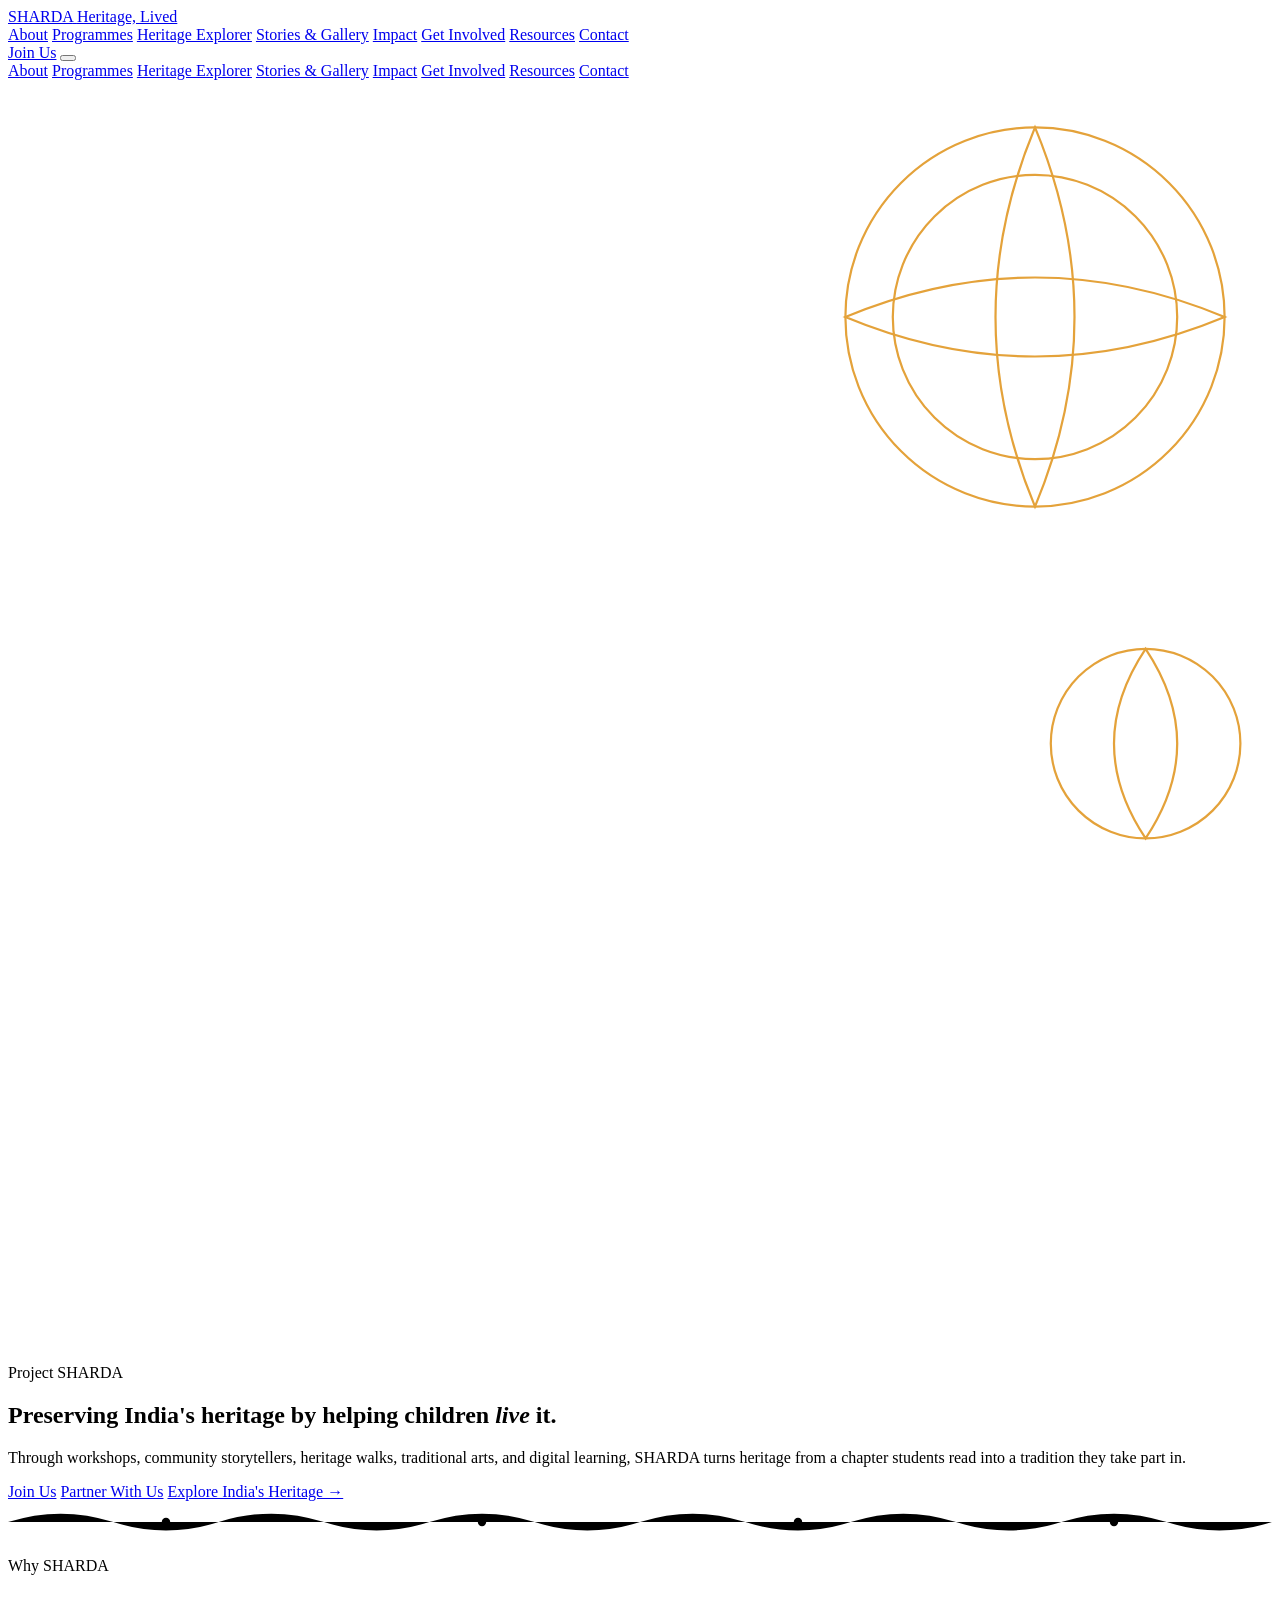
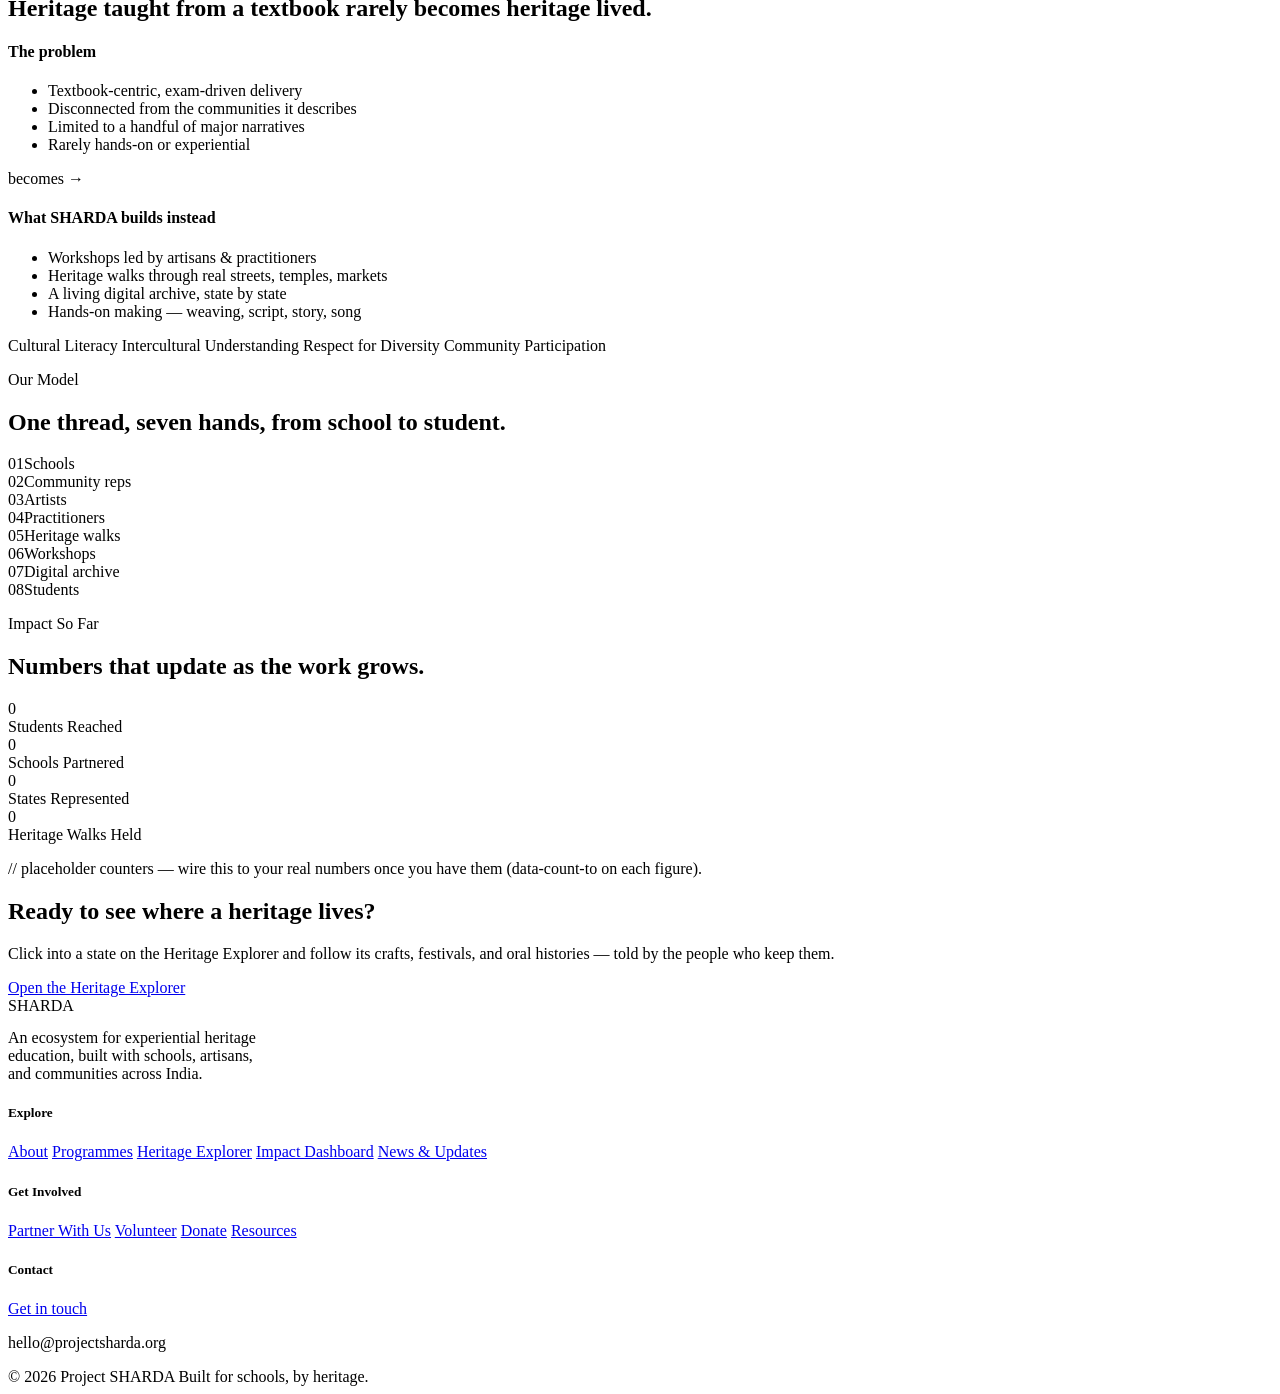
==== index.html @ d736a4ab "Add files via upload" ====
<!DOCTYPE html>
<html lang="en">
<head>
<meta charset="UTF-8">
<meta name="viewport" content="width=device-width, initial-scale=1.0">
<title>Project SHARDA — Preserving India's Heritage by Helping Children Live It</title>
<meta name="description" content="Project SHARDA turns heritage from something students read about into something they experience — through workshops, storytellers, heritage walks, and a living digital archive.">
<link rel="preconnect" href="https://fonts.googleapis.com">
<link href="https://fonts.googleapis.com/css2?family=Cormorant:ital,wght@0,500;0,600;0,700;1,500&family=Work+Sans:wght@400;500;600&family=JetBrains+Mono:wght@400;500&display=swap" rel="stylesheet">
<link rel="stylesheet" href="assets/style.css">
</head>
<body>

<!-- ============ NAV ============ -->
<header class="site-nav">
  <div class="wrap">
    <a href="index.html" class="brand">
      <span class="brand-mark">SHARDA</span>
      <span class="brand-tag">Heritage, Lived</span>
    </a>
    <nav class="nav-links" aria-label="Primary">
      <a href="pages/about.html">About</a>
      <a href="pages/programmes.html">Programmes</a>
      <a href="pages/explorer.html">Heritage Explorer</a>
      <a href="pages/stories.html">Stories &amp; Gallery</a>
      <a href="pages/impact.html">Impact</a>
      <a href="pages/involved.html">Get Involved</a>
      <a href="pages/resources.html">Resources</a>
      <a href="pages/contact.html">Contact</a>
    </nav>
    <a href="pages/involved.html" class="nav-cta">Join Us</a>
    <button class="nav-toggle" aria-label="Toggle menu" aria-expanded="false">
      <span></span><span></span><span></span>
    </button>
  </div>
  <nav class="nav-mobile" aria-label="Mobile">
    <a href="pages/about.html">About</a>
    <a href="pages/programmes.html">Programmes</a>
    <a href="pages/explorer.html">Heritage Explorer</a>
    <a href="pages/stories.html">Stories &amp; Gallery</a>
    <a href="pages/impact.html">Impact</a>
    <a href="pages/involved.html">Get Involved</a>
    <a href="pages/resources.html">Resources</a>
    <a href="pages/contact.html">Contact</a>
  </nav>
</header>

<!-- ============ HERO ============ -->
<section class="hero">
  <svg class="hero-motif" viewBox="0 0 800 800" preserveAspectRatio="xMaxYMin slice" xmlns="http://www.w3.org/2000/svg" aria-hidden="true">
    <g fill="none" stroke="#E4A23A" stroke-width="1.4">
      <circle cx="650" cy="150" r="120"/>
      <circle cx="650" cy="150" r="90"/>
      <path d="M650 30 Q 700 150 650 270 Q 600 150 650 30 Z"/>
      <path d="M530 150 Q 650 100 770 150 Q 650 200 530 150 Z"/>
      <circle cx="720" cy="420" r="60"/>
      <path d="M720 360 Q 760 420 720 480 Q 680 420 720 360 Z"/>
    </g>
  </svg>
  <div class="wrap">
    <p class="eyebrow">Project SHARDA</p>
    <h1>Preserving India's heritage by helping children <em>live</em> it.</h1>
    <p class="hero-sub">Through workshops, community storytellers, heritage walks, traditional arts, and digital learning, SHARDA turns heritage from a chapter students read into a tradition they take part in.</p>
    <div class="hero-actions">
      <a href="pages/involved.html" class="btn btn-primary">Join Us</a>
      <a href="pages/involved.html#partner" class="btn btn-outline">Partner With Us</a>
      <a href="pages/explorer.html" class="btn btn-ghost">Explore India's Heritage →</a>
    </div>
  </div>
  <svg class="thread" viewBox="0 0 1200 34" preserveAspectRatio="none" aria-hidden="true">
    <path class="stitch" d="M0 20 Q 50 4, 100 20 T 200 20 T 300 20 T 400 20 T 500 20 T 600 20 T 700 20 T 800 20 T 900 20 T 1000 20 T 1100 20 T 1200 20"/>
    <circle class="charm" cx="150" cy="20" r="4"/>
    <circle class="charm" cx="450" cy="20" r="4"/>
    <circle class="charm" cx="750" cy="20" r="4"/>
    <circle class="charm" cx="1050" cy="20" r="4"/>
  </svg>
</section>

<!-- ============ WHY SHARDA ============ -->
<section class="section">
  <div class="wrap reveal">
    <p class="eyebrow">Why SHARDA</p>
    <h2 class="section-title">Heritage taught from a textbook rarely becomes heritage lived.</h2>

    <div class="why-flow">
      <div class="why-card">
        <h4>The problem</h4>
        <ul>
          <li>Textbook-centric, exam-driven delivery</li>
          <li>Disconnected from the communities it describes</li>
          <li>Limited to a handful of major narratives</li>
          <li>Rarely hands-on or experiential</li>
        </ul>
      </div>
      <div class="why-arrow">becomes →</div>
      <div class="why-card">
        <h4>What SHARDA builds instead</h4>
        <ul>
          <li>Workshops led by artisans &amp; practitioners</li>
          <li>Heritage walks through real streets, temples, markets</li>
          <li>A living digital archive, state by state</li>
          <li>Hands-on making — weaving, script, story, song</li>
        </ul>
      </div>
    </div>

    <div class="impact-tags">
      <span>Cultural Literacy</span>
      <span>Intercultural Understanding</span>
      <span>Respect for Diversity</span>
      <span>Community Participation</span>
    </div>
  </div>
</section>

<!-- ============ OUR MODEL ============ -->
<section class="section section-paper-dim">
  <div class="wrap reveal">
    <p class="eyebrow">Our Model</p>
    <h2 class="section-title">One thread, seven hands, from school to student.</h2>
    <div class="model-flow">
      <div class="model-step"><span class="num">01</span><span class="label">Schools</span></div>
      <div class="model-step"><span class="num">02</span><span class="label">Community reps</span></div>
      <div class="model-step"><span class="num">03</span><span class="label">Artists</span></div>
      <div class="model-step"><span class="num">04</span><span class="label">Practitioners</span></div>
      <div class="model-step"><span class="num">05</span><span class="label">Heritage walks</span></div>
      <div class="model-step"><span class="num">06</span><span class="label">Workshops</span></div>
      <div class="model-step"><span class="num">07</span><span class="label">Digital archive</span></div>
      <div class="model-step"><span class="num">08</span><span class="label">Students</span></div>
    </div>
  </div>
</section>

<!-- ============ IMPACT NUMBERS ============ -->
<section class="section section-dark">
  <div class="wrap reveal">
    <p class="eyebrow">Impact So Far</p>
    <h2 class="section-title">Numbers that update as the work grows.</h2>
    <div class="impact-grid">
      <div class="impact-stat">
        <span class="figure" data-count-to="0" data-suffix="+">0</span>
        <div class="label">Students Reached</div>
      </div>
      <div class="impact-stat">
        <span class="figure" data-count-to="0" data-suffix="+">0</span>
        <div class="label">Schools Partnered</div>
      </div>
      <div class="impact-stat">
        <span class="figure" data-count-to="0" data-suffix="">0</span>
        <div class="label">States Represented</div>
      </div>
      <div class="impact-stat">
        <span class="figure" data-count-to="0" data-suffix="+">0</span>
        <div class="label">Heritage Walks Held</div>
      </div>
    </div>
    <p class="impact-note">// placeholder counters — wire this to your real numbers once you have them (data-count-to on each figure).</p>
  </div>
</section>

<!-- ============ CTA BAND ============ -->
<section class="cta-band">
  <div class="wrap reveal">
    <h2>Ready to see where a heritage lives?</h2>
    <p>Click into a state on the Heritage Explorer and follow its crafts, festivals, and oral histories — told by the people who keep them.</p>
    <a href="pages/explorer.html" class="btn btn-primary">Open the Heritage Explorer</a>
  </div>
</section>

<!-- ============ FOOTER ============ -->
<footer class="site-footer">
  <div class="wrap">
    <div class="footer-grid">
      <div class="footer-col">
        <span class="brand-mark">SHARDA</span>
        <p style="margin-top:14px; max-width:32ch;">An ecosystem for experiential heritage education, built with schools, artisans, and communities across India.</p>
      </div>
      <div class="footer-col">
        <h5>Explore</h5>
        <a href="pages/about.html">About</a>
        <a href="pages/programmes.html">Programmes</a>
        <a href="pages/explorer.html">Heritage Explorer</a>
        <a href="pages/impact.html">Impact Dashboard</a>
        <a href="pages/news.html">News &amp; Updates</a>
      </div>
      <div class="footer-col">
        <h5>Get Involved</h5>
        <a href="pages/involved.html#partner">Partner With Us</a>
        <a href="pages/involved.html#volunteer">Volunteer</a>
        <a href="pages/involved.html#donate">Donate</a>
        <a href="pages/resources.html">Resources</a>
      </div>
      <div class="footer-col">
        <h5>Contact</h5>
        <a href="pages/contact.html">Get in touch</a>
        <p>hello@projectsharda.org</p>
      </div>
    </div>
    <div class="footer-bottom">
      <span>© 2026 Project SHARDA</span>
      <span>Built for schools, by heritage.</span>
    </div>
  </div>
</footer>

<script src="assets/main.js"></script>
</body>
</html>
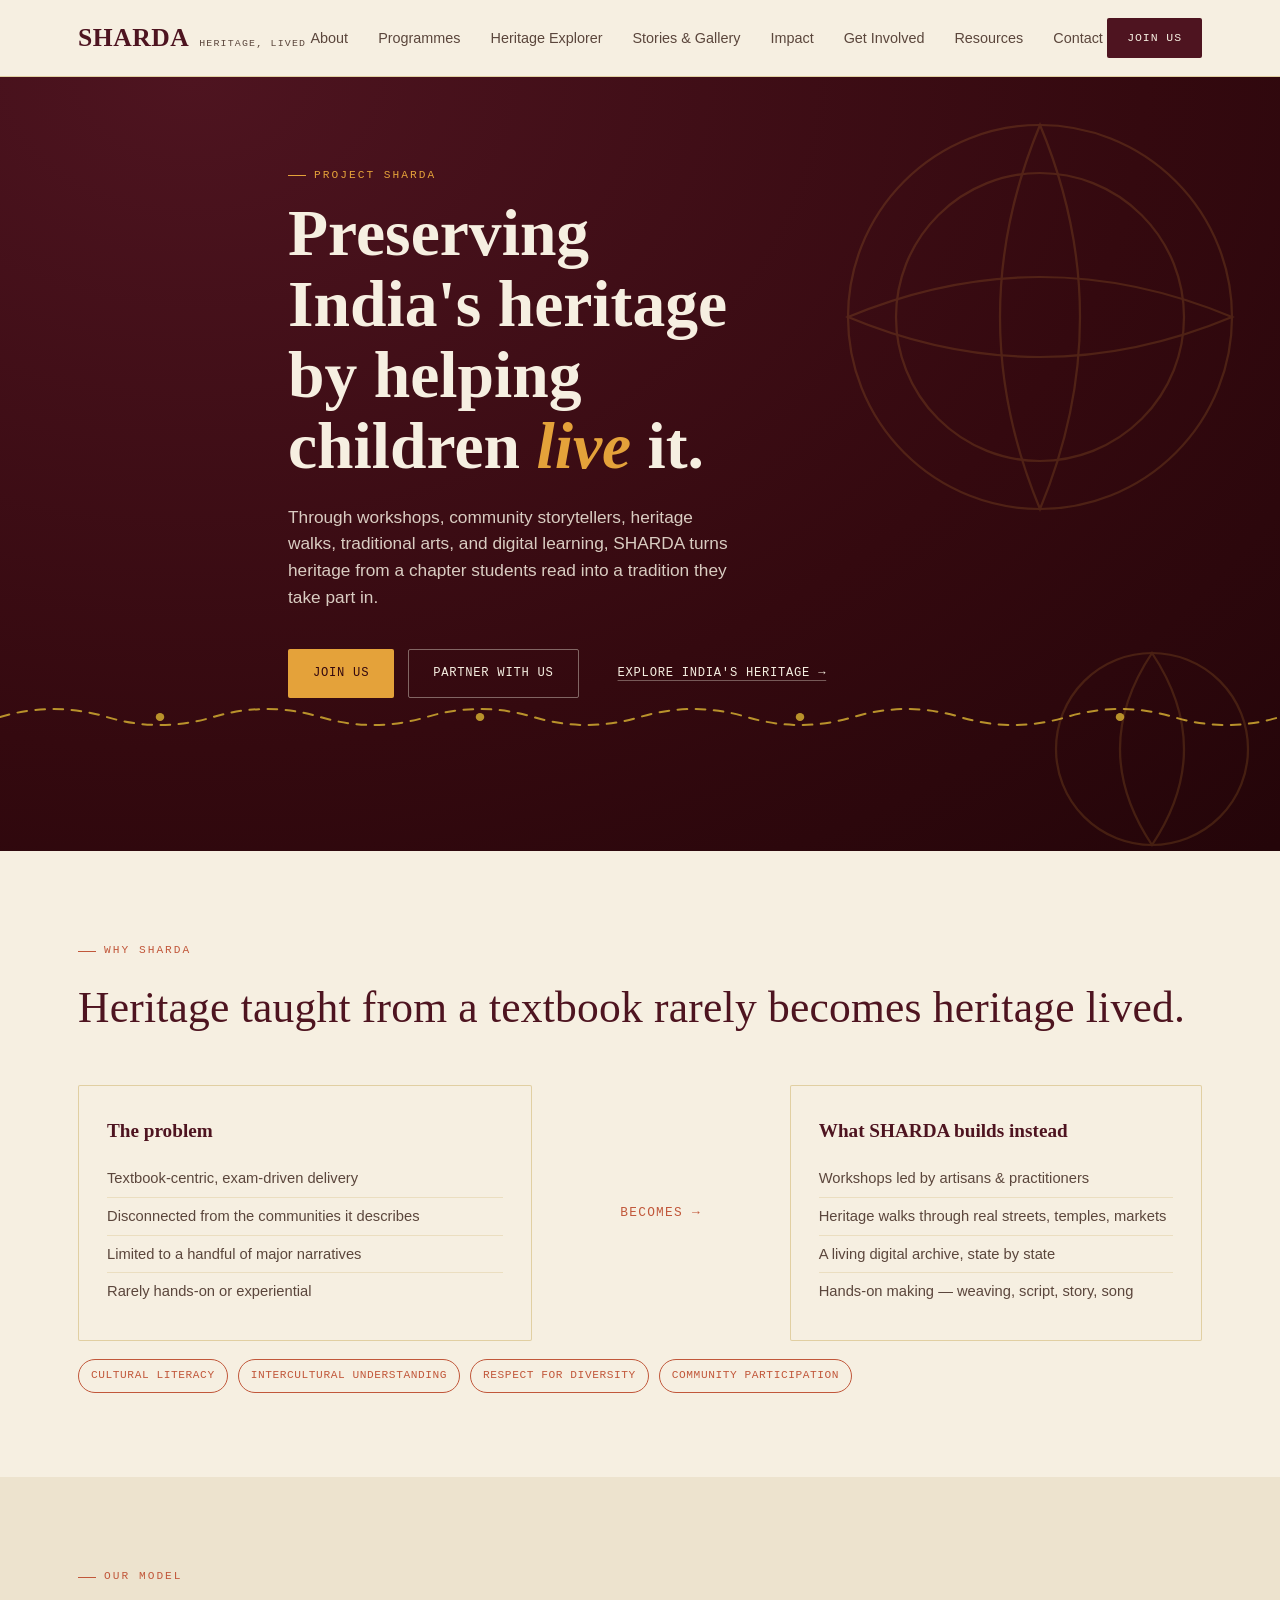
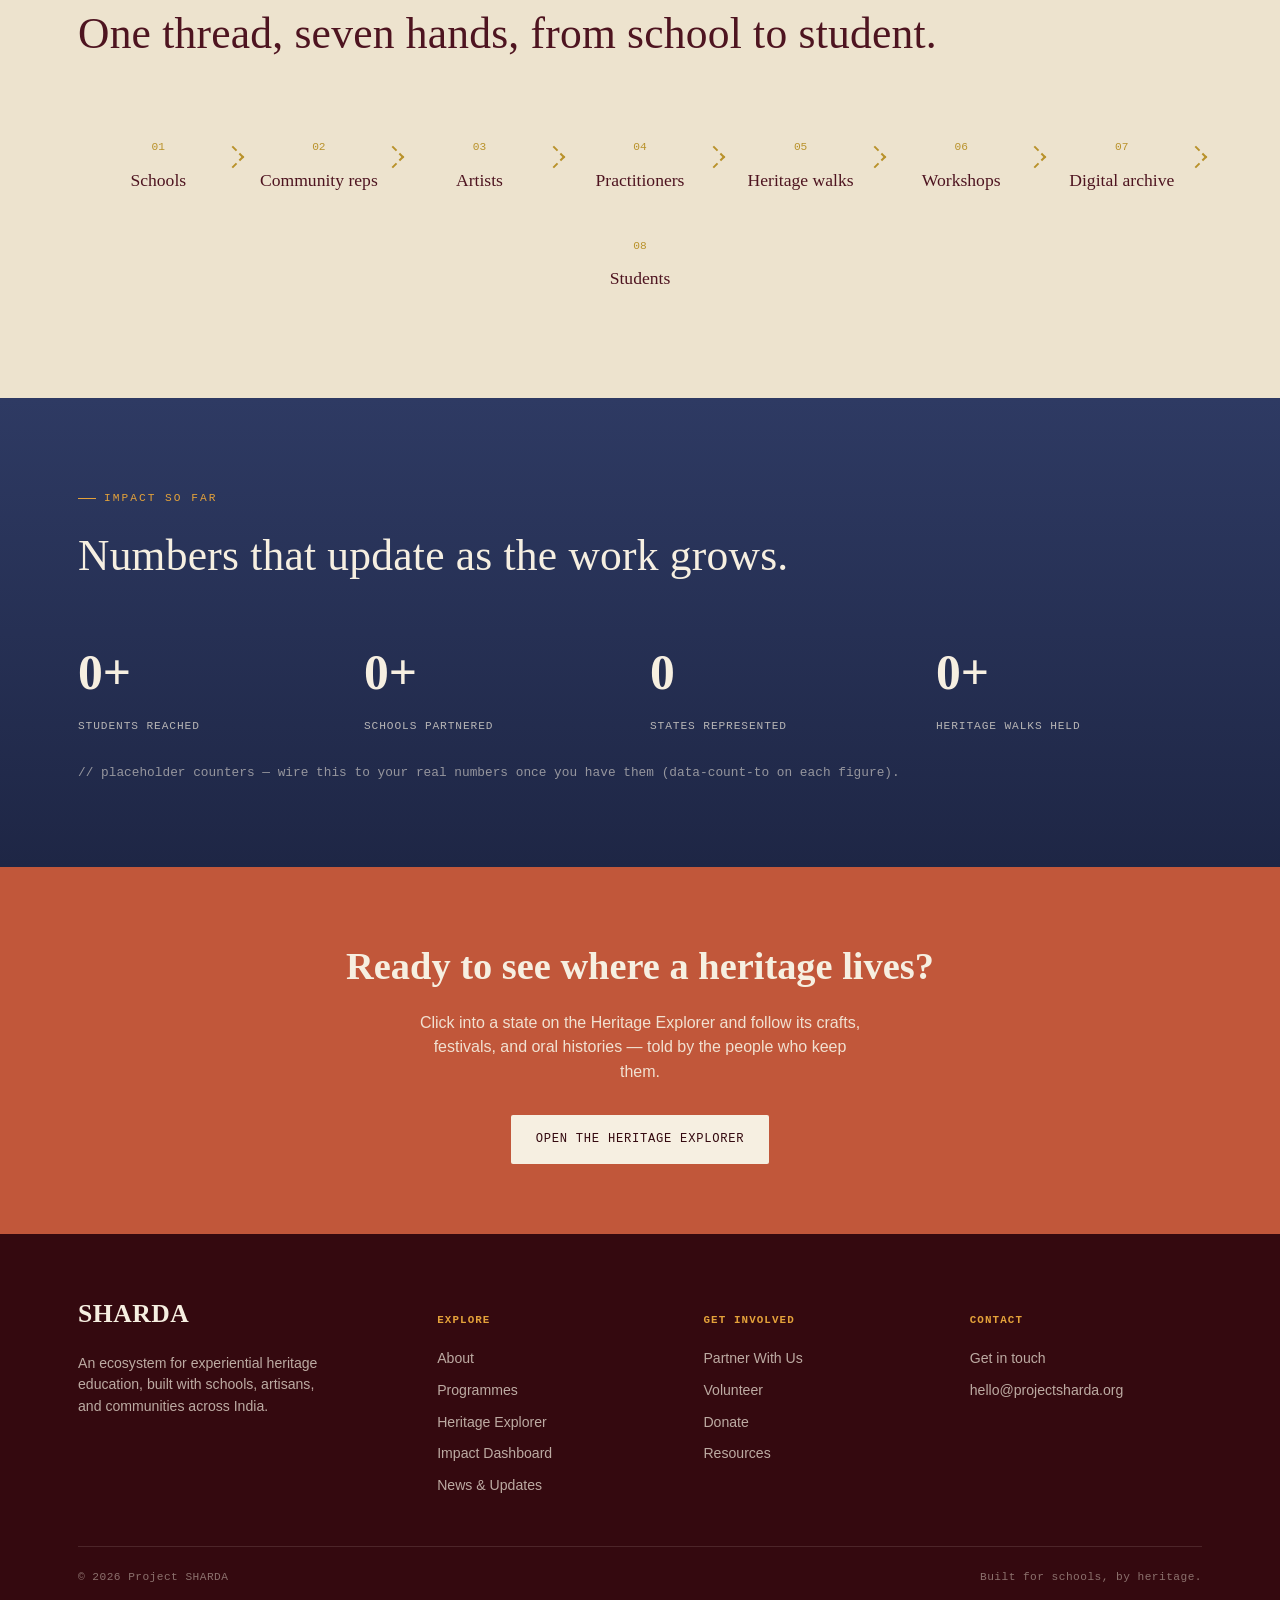
==== commit 125b28c0: "Add files via upload" ====
--- a/index.html
+++ b/index.html
@@ -7,7 +7,7 @@
 <meta name="description" content="Project SHARDA turns heritage from something students read about into something they experience — through workshops, storytellers, heritage walks, and a living digital archive.">
 <link rel="preconnect" href="https://fonts.googleapis.com">
 <link href="https://fonts.googleapis.com/css2?family=Cormorant:ital,wght@0,500;0,600;0,700;1,500&family=Work+Sans:wght@400;500;600&family=JetBrains+Mono:wght@400;500&display=swap" rel="stylesheet">
-<link rel="stylesheet" href="assets/style.css">
+<link rel="stylesheet" href="style.css">
 </head>
 <body>
 
@@ -19,29 +19,29 @@
       <span class="brand-tag">Heritage, Lived</span>
     </a>
     <nav class="nav-links" aria-label="Primary">
-      <a href="pages/about.html">About</a>
-      <a href="pages/programmes.html">Programmes</a>
-      <a href="pages/explorer.html">Heritage Explorer</a>
-      <a href="pages/stories.html">Stories &amp; Gallery</a>
-      <a href="pages/impact.html">Impact</a>
-      <a href="pages/involved.html">Get Involved</a>
-      <a href="pages/resources.html">Resources</a>
-      <a href="pages/contact.html">Contact</a>
+      <a href="about.html">About</a>
+      <a href="programmes.html">Programmes</a>
+      <a href="explorer.html">Heritage Explorer</a>
+      <a href="stories.html">Stories &amp; Gallery</a>
+      <a href="impact.html">Impact</a>
+      <a href="involved.html">Get Involved</a>
+      <a href="resources.html">Resources</a>
+      <a href="contact.html">Contact</a>
     </nav>
-    <a href="pages/involved.html" class="nav-cta">Join Us</a>
+    <a href="involved.html" class="nav-cta">Join Us</a>
     <button class="nav-toggle" aria-label="Toggle menu" aria-expanded="false">
       <span></span><span></span><span></span>
     </button>
   </div>
   <nav class="nav-mobile" aria-label="Mobile">
-    <a href="pages/about.html">About</a>
-    <a href="pages/programmes.html">Programmes</a>
-    <a href="pages/explorer.html">Heritage Explorer</a>
-    <a href="pages/stories.html">Stories &amp; Gallery</a>
-    <a href="pages/impact.html">Impact</a>
-    <a href="pages/involved.html">Get Involved</a>
-    <a href="pages/resources.html">Resources</a>
-    <a href="pages/contact.html">Contact</a>
+    <a href="about.html">About</a>
+    <a href="programmes.html">Programmes</a>
+    <a href="explorer.html">Heritage Explorer</a>
+    <a href="stories.html">Stories &amp; Gallery</a>
+    <a href="impact.html">Impact</a>
+    <a href="involved.html">Get Involved</a>
+    <a href="resources.html">Resources</a>
+    <a href="contact.html">Contact</a>
   </nav>
 </header>
 
@@ -62,9 +62,9 @@
     <h1>Preserving India's heritage by helping children <em>live</em> it.</h1>
     <p class="hero-sub">Through workshops, community storytellers, heritage walks, traditional arts, and digital learning, SHARDA turns heritage from a chapter students read into a tradition they take part in.</p>
     <div class="hero-actions">
-      <a href="pages/involved.html" class="btn btn-primary">Join Us</a>
-      <a href="pages/involved.html#partner" class="btn btn-outline">Partner With Us</a>
-      <a href="pages/explorer.html" class="btn btn-ghost">Explore India's Heritage →</a>
+      <a href="involved.html" class="btn btn-primary">Join Us</a>
+      <a href="involved.html#partner" class="btn btn-outline">Partner With Us</a>
+      <a href="explorer.html" class="btn btn-ghost">Explore India's Heritage →</a>
     </div>
   </div>
   <svg class="thread" viewBox="0 0 1200 34" preserveAspectRatio="none" aria-hidden="true">
@@ -163,7 +163,7 @@
   <div class="wrap reveal">
     <h2>Ready to see where a heritage lives?</h2>
     <p>Click into a state on the Heritage Explorer and follow its crafts, festivals, and oral histories — told by the people who keep them.</p>
-    <a href="pages/explorer.html" class="btn btn-primary">Open the Heritage Explorer</a>
+    <a href="explorer.html" class="btn btn-primary">Open the Heritage Explorer</a>
   </div>
 </section>
 
@@ -177,22 +177,22 @@
       </div>
       <div class="footer-col">
         <h5>Explore</h5>
-        <a href="pages/about.html">About</a>
-        <a href="pages/programmes.html">Programmes</a>
-        <a href="pages/explorer.html">Heritage Explorer</a>
-        <a href="pages/impact.html">Impact Dashboard</a>
-        <a href="pages/news.html">News &amp; Updates</a>
+        <a href="about.html">About</a>
+        <a href="programmes.html">Programmes</a>
+        <a href="explorer.html">Heritage Explorer</a>
+        <a href="impact.html">Impact Dashboard</a>
+        <a href="news.html">News &amp; Updates</a>
       </div>
       <div class="footer-col">
         <h5>Get Involved</h5>
-        <a href="pages/involved.html#partner">Partner With Us</a>
-        <a href="pages/involved.html#volunteer">Volunteer</a>
-        <a href="pages/involved.html#donate">Donate</a>
-        <a href="pages/resources.html">Resources</a>
+        <a href="involved.html#partner">Partner With Us</a>
+        <a href="involved.html#volunteer">Volunteer</a>
+        <a href="involved.html#donate">Donate</a>
+        <a href="resources.html">Resources</a>
       </div>
       <div class="footer-col">
         <h5>Contact</h5>
-        <a href="pages/contact.html">Get in touch</a>
+        <a href="contact.html">Get in touch</a>
         <p>hello@projectsharda.org</p>
       </div>
     </div>
@@ -203,6 +203,6 @@
   </div>
 </footer>
 
-<script src="assets/main.js"></script>
+<script src="main.js"></script>
 </body>
 </html>
--- a/style.css
+++ b/style.css
@@ -0,0 +1,563 @@
+/* =====================================================
+   PROJECT SHARDA — Design Tokens
+   Palette: maroon (dominant/dark), terracotta, saffron, indigo, muted gold, warm parchment
+   Type: Cormorant (display, carved/inscriptional feel) + Work Sans (body) + JetBrains Mono (data/labels)
+   Signature: the "thread" — a stitched golden line that runs through section joins,
+   evoking kantha/appliqué embroidery and the idea of heritage being woven, not shelved.
+   ===================================================== */
+
+:root {
+  --maroon: #4E1420;
+  --maroon-deep: #34090F;
+  --terracotta: #C1573A;
+  --saffron: #E4A23A;
+  --indigo: #2E3A63;
+  --gold: #B9922B;
+  --paper: #F6EFE1;
+  --paper-dim: #EDE3CE;
+  --ink: #2A1A14;
+  --ink-soft: #5B463C;
+  --cream-line: rgba(185, 146, 43, 0.35);
+
+  --font-display: "Cormorant", "Georgia", serif;
+  --font-body: "Work Sans", -apple-system, sans-serif;
+  --font-mono: "JetBrains Mono", monospace;
+
+  --max-width: 1180px;
+  --radius: 2px;
+}
+
+* { box-sizing: border-box; }
+
+html { scroll-behavior: smooth; }
+
+@media (prefers-reduced-motion: reduce) {
+  html { scroll-behavior: auto; }
+  * { animation-duration: 0.01ms !important; animation-iteration-count: 1 !important; transition-duration: 0.01ms !important; }
+}
+
+body {
+  margin: 0;
+  font-family: var(--font-body);
+  background: var(--paper);
+  color: var(--ink);
+  line-height: 1.55;
+  -webkit-font-smoothing: antialiased;
+}
+
+img { max-width: 100%; display: block; }
+
+a { color: inherit; text-decoration: none; }
+
+.wrap {
+  max-width: var(--max-width);
+  margin: 0 auto;
+  padding: 0 28px;
+}
+
+/* ---------- Eyebrow / label ---------- */
+.eyebrow {
+  font-family: var(--font-mono);
+  font-size: 0.7rem;
+  letter-spacing: 0.18em;
+  text-transform: uppercase;
+  color: var(--terracotta);
+  display: inline-flex;
+  align-items: center;
+  gap: 8px;
+  margin-bottom: 14px;
+}
+.eyebrow::before {
+  content: "";
+  width: 18px;
+  height: 1px;
+  background: var(--terracotta);
+  display: inline-block;
+}
+
+/* ---------- Headings ---------- */
+h1, h2, h3, h4 {
+  font-family: var(--font-display);
+  font-weight: 600;
+  color: var(--ink);
+  margin: 0;
+}
+
+h2.section-title {
+  font-size: clamp(1.9rem, 3.4vw, 2.75rem);
+  font-weight: 500;
+  letter-spacing: 0.005em;
+  color: var(--maroon);
+}
+
+p { margin: 0; }
+
+/* =====================================================
+   NAV
+   ===================================================== */
+.site-nav {
+  position: sticky;
+  top: 0;
+  z-index: 100;
+  background: rgba(246, 239, 225, 0.92);
+  backdrop-filter: blur(6px);
+  border-bottom: 1px solid var(--cream-line);
+}
+
+.site-nav .wrap {
+  display: flex;
+  align-items: center;
+  justify-content: space-between;
+  height: 76px;
+}
+
+.brand {
+  display: flex;
+  align-items: baseline;
+  gap: 10px;
+}
+.brand-mark {
+  font-family: var(--font-display);
+  font-size: 1.6rem;
+  font-weight: 700;
+  color: var(--maroon);
+  letter-spacing: 0.02em;
+}
+.brand-tag {
+  font-family: var(--font-mono);
+  font-size: 0.62rem;
+  letter-spacing: 0.12em;
+  text-transform: uppercase;
+  color: var(--ink-soft);
+  display: none;
+}
+@media (min-width: 720px) {
+  .brand-tag { display: inline; }
+}
+
+.nav-links {
+  display: none;
+  align-items: center;
+  gap: 30px;
+  font-size: 0.9rem;
+  color: var(--ink-soft);
+}
+.nav-links a {
+  position: relative;
+  padding: 6px 0;
+  transition: color 0.2s ease;
+}
+.nav-links a::after {
+  content: "";
+  position: absolute;
+  left: 0;
+  bottom: 0;
+  height: 1px;
+  width: 0;
+  background: var(--terracotta);
+  transition: width 0.25s ease;
+}
+.nav-links a:hover { color: var(--maroon); }
+.nav-links a:hover::after { width: 100%; }
+.nav-links a.active { color: var(--maroon); font-weight: 600; }
+
+@media (min-width: 940px) {
+  .nav-links { display: flex; }
+}
+
+.nav-cta {
+  font-family: var(--font-mono);
+  font-size: 0.72rem;
+  letter-spacing: 0.08em;
+  text-transform: uppercase;
+  background: var(--maroon);
+  color: var(--paper);
+  padding: 11px 20px;
+  border-radius: var(--radius);
+  white-space: nowrap;
+  transition: background 0.2s ease;
+}
+.nav-cta:hover { background: var(--terracotta); }
+
+.nav-toggle {
+  display: inline-flex;
+  flex-direction: column;
+  gap: 5px;
+  background: none;
+  border: none;
+  cursor: pointer;
+  padding: 8px;
+}
+@media (min-width: 940px) { .nav-toggle { display: none; } }
+.nav-toggle span {
+  width: 22px;
+  height: 2px;
+  background: var(--maroon);
+  display: block;
+}
+
+.nav-mobile {
+  display: none;
+  flex-direction: column;
+  background: var(--paper);
+  border-bottom: 1px solid var(--cream-line);
+  padding: 10px 28px 22px;
+}
+.nav-mobile.open { display: flex; }
+.nav-mobile a {
+  padding: 12px 0;
+  border-bottom: 1px solid rgba(185,146,43,0.15);
+  font-size: 0.95rem;
+  color: var(--ink-soft);
+}
+.nav-mobile a.active { color: var(--maroon); font-weight: 600; }
+@media (min-width: 940px) { .nav-mobile { display: none !important; } }
+
+/* =====================================================
+   HERO
+   ===================================================== */
+.hero {
+  position: relative;
+  background: radial-gradient(120% 140% at 15% 0%, var(--maroon) 0%, var(--maroon-deep) 62%, #240509 100%);
+  color: var(--paper);
+  overflow: hidden;
+  padding: 90px 0 120px;
+}
+
+.hero-motif {
+  position: absolute;
+  inset: 0;
+  opacity: 0.16;
+  pointer-events: none;
+}
+
+.hero .wrap {
+  position: relative;
+  z-index: 2;
+  display: flex;
+  flex-direction: column;
+  align-items: flex-start;
+  max-width: 760px;
+}
+
+.hero .eyebrow { color: var(--saffron); }
+.hero .eyebrow::before { background: var(--saffron); }
+
+.hero h1 {
+  font-size: clamp(2.4rem, 5.6vw, 4.1rem);
+  line-height: 1.08;
+  font-weight: 600;
+  color: var(--paper);
+  max-width: 15ch;
+}
+
+.hero h1 em {
+  font-style: italic;
+  color: var(--saffron);
+}
+
+.hero-sub {
+  margin-top: 22px;
+  font-size: 1.08rem;
+  color: rgba(246,239,225,0.85);
+  max-width: 46ch;
+}
+
+.hero-actions {
+  margin-top: 38px;
+  display: flex;
+  flex-wrap: wrap;
+  gap: 14px;
+}
+
+.btn {
+  font-family: var(--font-mono);
+  font-size: 0.76rem;
+  letter-spacing: 0.06em;
+  text-transform: uppercase;
+  padding: 14px 24px;
+  border-radius: var(--radius);
+  border: 1px solid transparent;
+  display: inline-flex;
+  align-items: center;
+  gap: 8px;
+  transition: all 0.2s ease;
+  cursor: pointer;
+}
+.btn-primary {
+  background: var(--saffron);
+  color: var(--maroon-deep);
+}
+.btn-primary:hover { background: #f0b452; transform: translateY(-1px); }
+
+.btn-outline {
+  border-color: rgba(246,239,225,0.4);
+  color: var(--paper);
+}
+.btn-outline:hover { border-color: var(--saffron); color: var(--saffron); }
+
+.btn-ghost {
+  color: var(--paper);
+  text-decoration: underline;
+  text-decoration-color: rgba(246,239,225,0.35);
+  text-underline-offset: 4px;
+}
+.btn-ghost:hover { text-decoration-color: var(--saffron); color: var(--saffron); }
+
+/* thread signature under hero */
+.thread {
+  width: 100%;
+  height: 34px;
+  display: block;
+  margin-top: -1px;
+}
+.thread path.stitch {
+  stroke: var(--gold);
+  stroke-width: 2;
+  fill: none;
+  stroke-dasharray: 9 8;
+  stroke-linecap: round;
+}
+.thread-light path.stitch { stroke: var(--terracotta); }
+.thread .charm { fill: var(--gold); }
+.thread-light .charm { fill: var(--terracotta); }
+
+/* =====================================================
+   WHY SHARDA — problem / solution / impact
+   ===================================================== */
+.section { padding: 84px 0; }
+.section-paper-dim { background: var(--paper-dim); }
+
+.why-flow {
+  display: grid;
+  gap: 26px;
+  margin-top: 44px;
+  grid-template-columns: 1fr;
+}
+@media (min-width: 860px) {
+  .why-flow { grid-template-columns: 1.1fr 0.5fr 1fr; align-items: center; }
+}
+
+.why-card {
+  background: var(--paper);
+  border: 1px solid var(--cream-line);
+  padding: 30px 28px;
+  border-radius: var(--radius);
+}
+.why-card h4 {
+  font-size: 1.2rem;
+  color: var(--maroon);
+  margin-bottom: 14px;
+}
+.why-card ul {
+  margin: 0;
+  padding: 0;
+  list-style: none;
+  font-size: 0.92rem;
+  color: var(--ink-soft);
+}
+.why-card li {
+  padding: 7px 0;
+  border-top: 1px solid rgba(185,146,43,0.18);
+}
+.why-card li:first-child { border-top: none; }
+
+.why-arrow {
+  display: flex;
+  justify-content: center;
+  color: var(--terracotta);
+  font-family: var(--font-mono);
+  font-size: 0.8rem;
+  letter-spacing: 0.1em;
+  text-transform: uppercase;
+}
+@media (min-width: 860px) { .why-arrow { writing-mode: horizontal-tb; } }
+
+.impact-tags {
+  display: flex;
+  flex-wrap: wrap;
+  gap: 10px;
+  margin-top: 18px;
+}
+.impact-tags span {
+  font-family: var(--font-mono);
+  font-size: 0.7rem;
+  letter-spacing: 0.05em;
+  text-transform: uppercase;
+  padding: 7px 12px;
+  border: 1px solid var(--terracotta);
+  color: var(--terracotta);
+  border-radius: 40px;
+}
+
+/* =====================================================
+   OUR MODEL — flow (real sequence, numbered honestly)
+   ===================================================== */
+.model-flow {
+  margin-top: 50px;
+  display: flex;
+  flex-wrap: wrap;
+  gap: 0;
+  position: relative;
+}
+.model-step {
+  flex: 1 1 150px;
+  min-width: 130px;
+  text-align: center;
+  padding: 22px 12px;
+  position: relative;
+}
+.model-step .num {
+  font-family: var(--font-mono);
+  font-size: 0.7rem;
+  color: var(--gold);
+  display: block;
+  margin-bottom: 10px;
+}
+.model-step .label {
+  font-family: var(--font-display);
+  font-size: 1.1rem;
+  color: var(--maroon);
+}
+.model-step:not(:last-child)::after {
+  content: "";
+  position: absolute;
+  top: 32px;
+  right: -2px;
+  width: 14px;
+  height: 14px;
+  border-top: 2px dashed var(--gold);
+  border-right: 2px dashed var(--gold);
+  transform: rotate(45deg);
+  display: none;
+}
+@media (min-width: 780px) {
+  .model-step:not(:last-child)::after { display: block; }
+}
+
+/* =====================================================
+   IMPACT NUMBERS
+   ===================================================== */
+.impact-grid {
+  display: grid;
+  grid-template-columns: repeat(2, 1fr);
+  gap: 30px 20px;
+  margin-top: 46px;
+}
+@media (min-width: 760px) {
+  .impact-grid { grid-template-columns: repeat(4, 1fr); }
+}
+.impact-stat .figure {
+  font-family: var(--font-display);
+  font-size: clamp(2.2rem, 4vw, 3.1rem);
+  color: var(--paper);
+  font-weight: 600;
+}
+.impact-stat .label {
+  font-family: var(--font-mono);
+  font-size: 0.7rem;
+  letter-spacing: 0.08em;
+  text-transform: uppercase;
+  color: rgba(246,239,225,0.7);
+  margin-top: 6px;
+}
+.section-dark {
+  background: linear-gradient(180deg, var(--indigo) 0%, #1E2645 100%);
+  color: var(--paper);
+}
+.section-dark .section-title { color: var(--paper); }
+.section-dark .eyebrow { color: var(--saffron); }
+.section-dark .eyebrow::before { background: var(--saffron); }
+.impact-note {
+  margin-top: 28px;
+  font-size: 0.8rem;
+  color: rgba(246,239,225,0.55);
+  font-family: var(--font-mono);
+}
+
+/* =====================================================
+   CTA BAND
+   ===================================================== */
+.cta-band {
+  background: var(--terracotta);
+  color: var(--paper);
+  padding: 70px 0;
+  text-align: center;
+}
+.cta-band h2 { color: var(--paper); font-size: clamp(1.7rem, 3.4vw, 2.4rem); }
+.cta-band p { margin-top: 14px; color: rgba(246,239,225,0.9); max-width: 50ch; margin-left: auto; margin-right: auto; }
+.cta-band .btn-primary { background: var(--paper); color: var(--maroon-deep); margin-top: 30px; }
+.cta-band .btn-primary:hover { background: #fff; }
+
+/* =====================================================
+   FOOTER
+   ===================================================== */
+.site-footer {
+  background: var(--maroon-deep);
+  color: rgba(246,239,225,0.75);
+  padding: 60px 0 30px;
+}
+.footer-grid {
+  display: grid;
+  gap: 34px;
+  grid-template-columns: 1fr;
+}
+@media (min-width: 760px) {
+  .footer-grid { grid-template-columns: 1.4fr 1fr 1fr 1fr; }
+}
+.footer-grid .brand-mark { color: var(--paper); }
+.footer-col h5 {
+  font-family: var(--font-mono);
+  font-size: 0.68rem;
+  letter-spacing: 0.1em;
+  text-transform: uppercase;
+  color: var(--saffron);
+  margin-bottom: 14px;
+  font-weight: 600;
+}
+.footer-col a, .footer-col p {
+  display: block;
+  font-size: 0.88rem;
+  color: rgba(246,239,225,0.7);
+  padding: 5px 0;
+}
+.footer-col a:hover { color: var(--saffron); }
+.footer-bottom {
+  margin-top: 44px;
+  padding-top: 22px;
+  border-top: 1px solid rgba(246,239,225,0.12);
+  display: flex;
+  flex-wrap: wrap;
+  gap: 10px;
+  justify-content: space-between;
+  font-family: var(--font-mono);
+  font-size: 0.7rem;
+  letter-spacing: 0.04em;
+  color: rgba(246,239,225,0.45);
+}
+
+/* =====================================================
+   STUB PAGE (for pages not yet built)
+   ===================================================== */
+.stub-hero {
+  padding: 120px 0 100px;
+  background: var(--maroon);
+  color: var(--paper);
+  text-align: center;
+}
+.stub-hero h1 { color: var(--paper); font-size: clamp(2rem, 4vw, 3rem); }
+.stub-hero p { margin-top: 16px; color: rgba(246,239,225,0.8); max-width: 46ch; margin-left: auto; margin-right: auto; }
+.stub-hero .eyebrow { justify-content: center; color: var(--saffron); }
+.stub-hero .eyebrow::before { background: var(--saffron); }
+.stub-back { margin-top: 30px; }
+
+/* fade-in on scroll */
+.reveal {
+  opacity: 0;
+  transform: translateY(16px);
+  transition: opacity 0.6s ease, transform 0.6s ease;
+}
+.reveal.is-visible {
+  opacity: 1;
+  transform: translateY(0);
+}
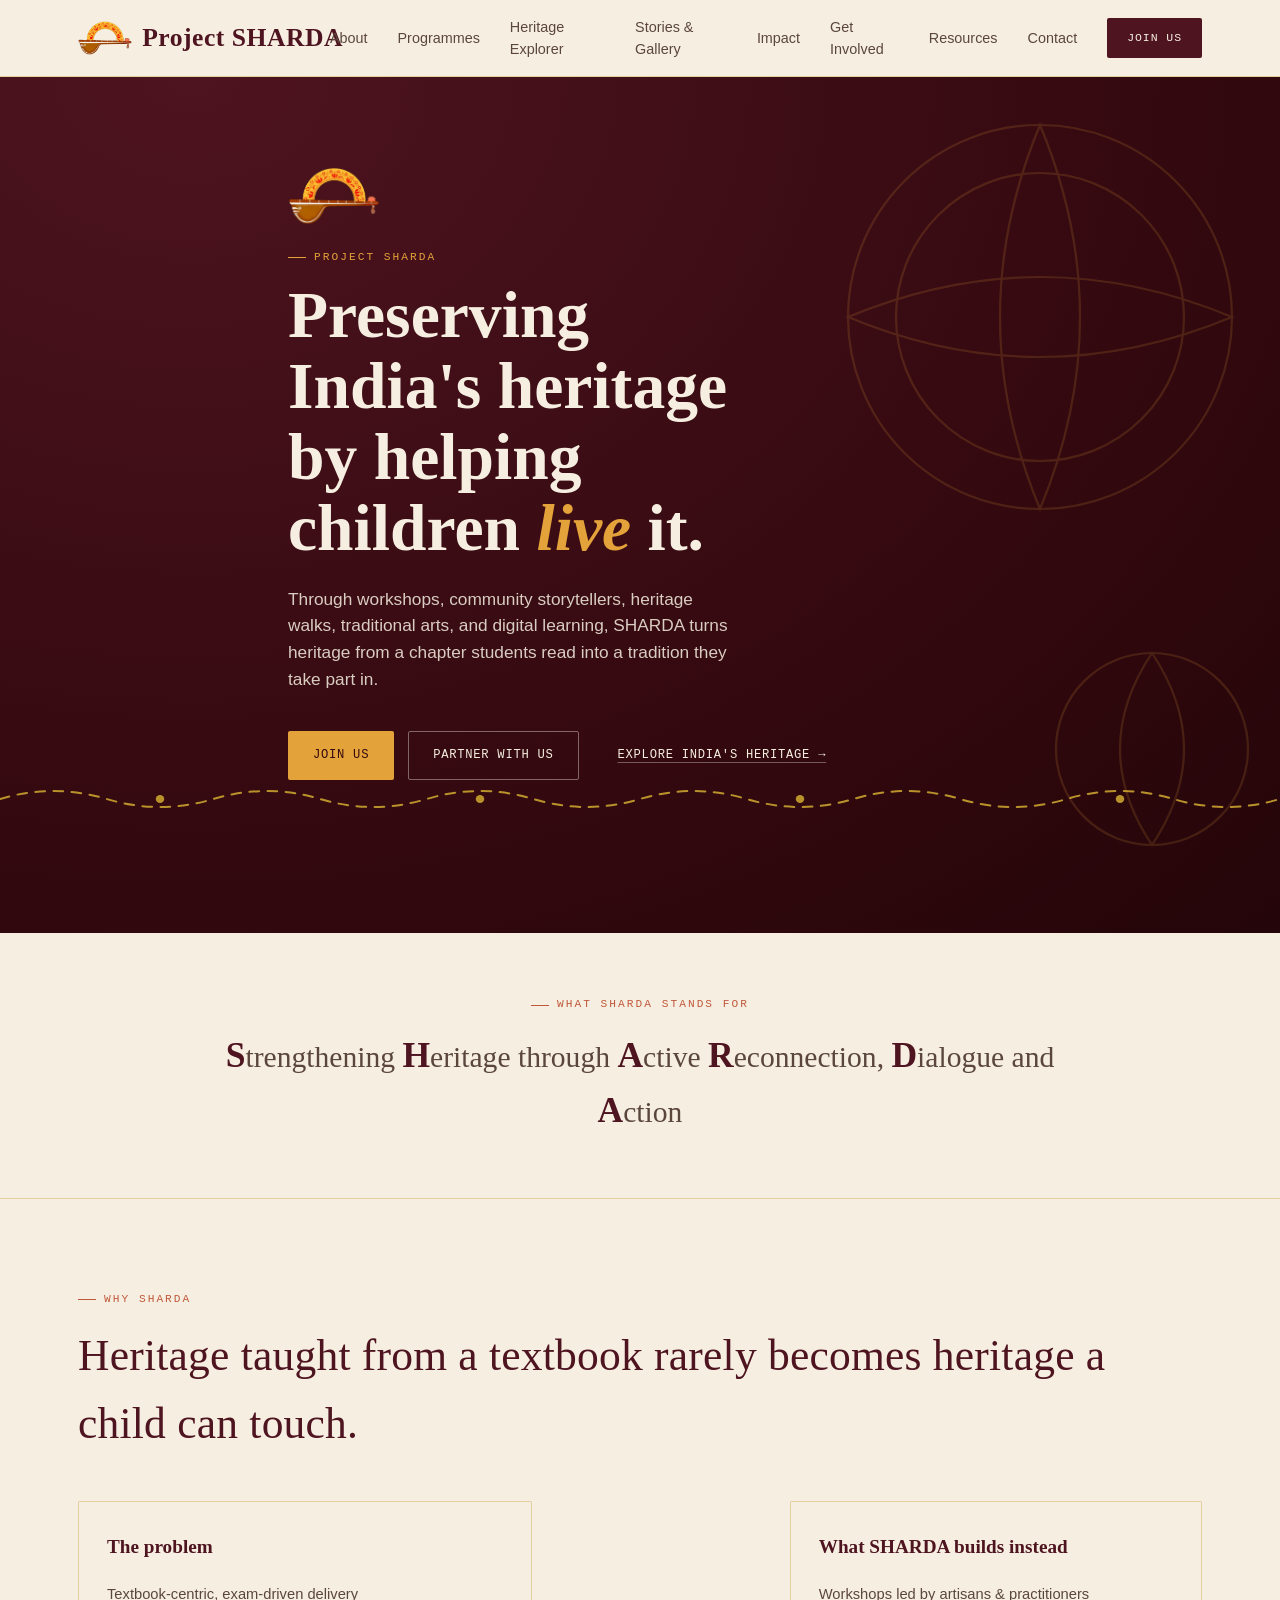
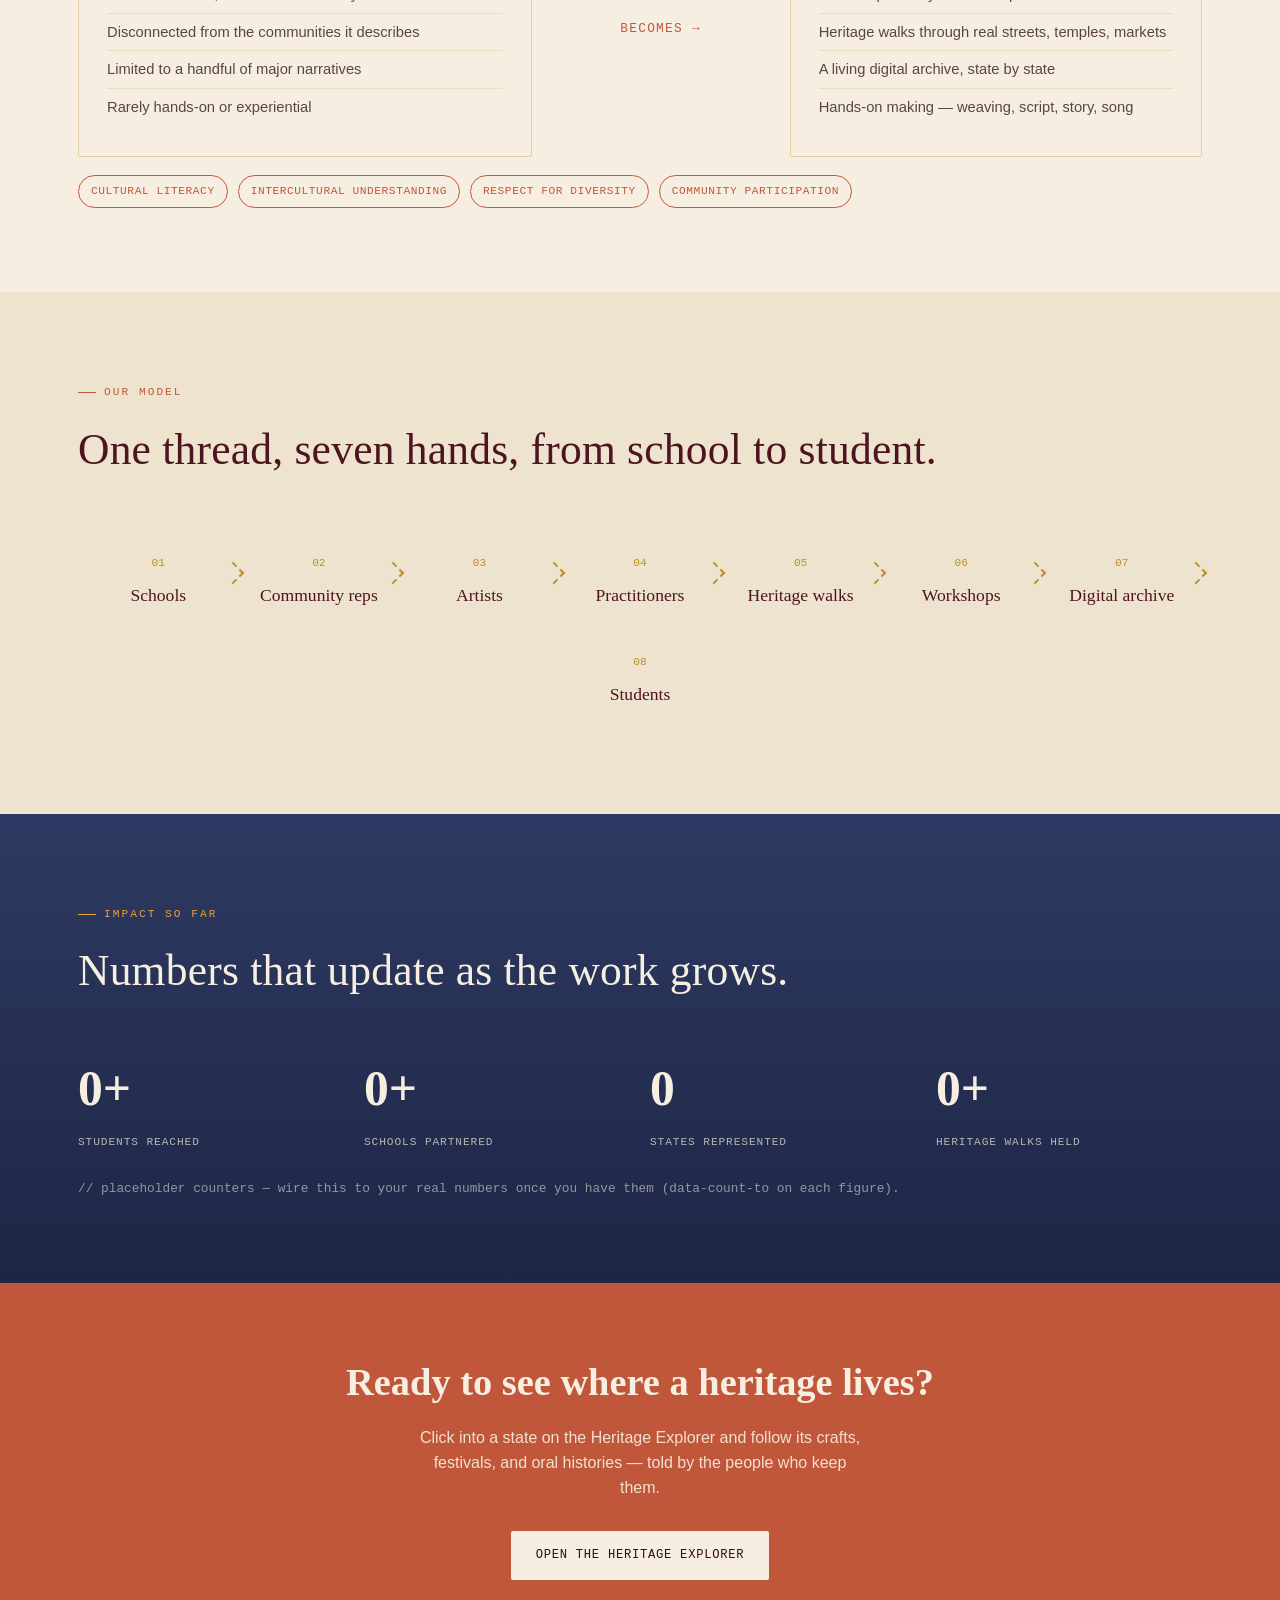
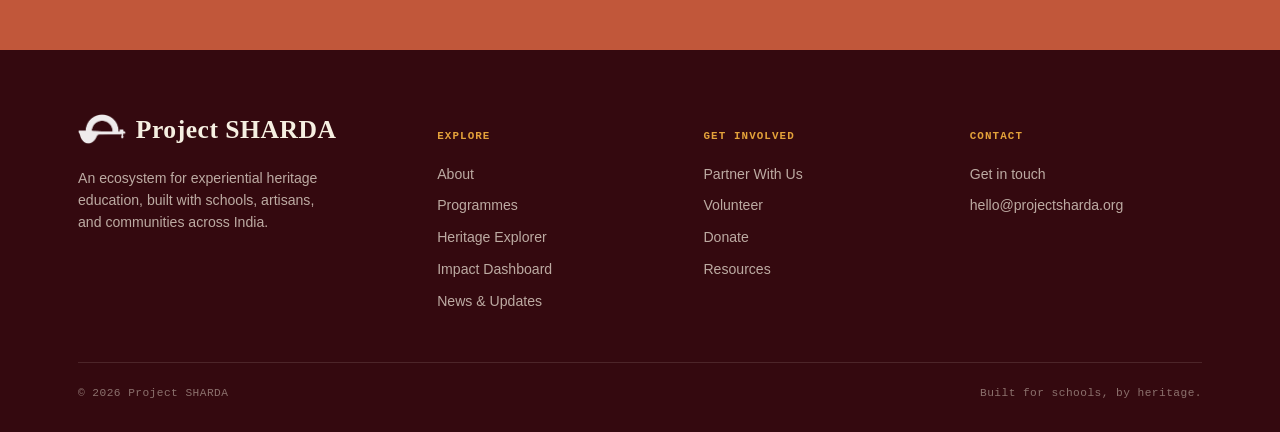
==== commit 00794a21: "Add files via upload" ====
--- a/index.html
+++ b/index.html
@@ -15,9 +15,10 @@
 <header class="site-nav">
   <div class="wrap">
     <a href="index.html" class="brand">
-      <span class="brand-mark">SHARDA</span>
-      <span class="brand-tag">Heritage, Lived</span>
+      <img src="sharda-logo.png" alt="Project SHARDA logo" class="brand-logo">
+      <span class="brand-mark">Project SHARDA</span>
     </a>
+    <div class="nav-right">
     <nav class="nav-links" aria-label="Primary">
       <a href="about.html">About</a>
       <a href="programmes.html">Programmes</a>
@@ -32,6 +33,7 @@
     <button class="nav-toggle" aria-label="Toggle menu" aria-expanded="false">
       <span></span><span></span><span></span>
     </button>
+    </div>
   </div>
   <nav class="nav-mobile" aria-label="Mobile">
     <a href="about.html">About</a>
@@ -58,6 +60,7 @@
     </g>
   </svg>
   <div class="wrap">
+    <img src="sharda-logo.png" alt="Project SHARDA logo" class="hero-logo">
     <p class="eyebrow">Project SHARDA</p>
     <h1>Preserving India's heritage by helping children <em>live</em> it.</h1>
     <p class="hero-sub">Through workshops, community storytellers, heritage walks, traditional arts, and digital learning, SHARDA turns heritage from a chapter students read into a tradition they take part in.</p>
@@ -76,11 +79,26 @@
   </svg>
 </section>
 
+<!-- ============ FULL FORM ============ -->
+<section class="fullform">
+  <div class="wrap reveal">
+    <p class="eyebrow" style="justify-content:center;">What SHARDA Stands For</p>
+    <p class="fullform-text">
+      <span class="ff-letter">S</span>trengthening
+      <span class="ff-letter">H</span>eritage through
+      <span class="ff-letter">A</span>ctive
+      <span class="ff-letter">R</span>econnection,
+      <span class="ff-letter">D</span>ialogue
+      and <span class="ff-letter">A</span>ction
+    </p>
+  </div>
+</section>
+
 <!-- ============ WHY SHARDA ============ -->
 <section class="section">
   <div class="wrap reveal">
     <p class="eyebrow">Why SHARDA</p>
-    <h2 class="section-title">Heritage taught from a textbook rarely becomes heritage lived.</h2>
+    <h2 class="section-title">Heritage taught from a textbook rarely becomes heritage a child can touch.</h2>
 
     <div class="why-flow">
       <div class="why-card">
@@ -172,7 +190,10 @@
   <div class="wrap">
     <div class="footer-grid">
       <div class="footer-col">
-        <span class="brand-mark">SHARDA</span>
+        <div class="footer-brand">
+          <img src="sharda-logo.png" alt="Project SHARDA logo" class="footer-logo">
+          <span class="brand-mark">Project SHARDA</span>
+        </div>
         <p style="margin-top:14px; max-width:32ch;">An ecosystem for experiential heritage education, built with schools, artisans, and communities across India.</p>
       </div>
       <div class="footer-col">
--- a/style.css
+++ b/style.css
@@ -113,8 +113,13 @@
 
 .brand {
   display: flex;
-  align-items: baseline;
+  align-items: center;
   gap: 10px;
+}
+.brand-logo {
+  height: 34px;
+  width: auto;
+  display: block;
 }
 .brand-mark {
   font-family: var(--font-display);
@@ -122,17 +127,13 @@
   font-weight: 700;
   color: var(--maroon);
   letter-spacing: 0.02em;
-}
-.brand-tag {
-  font-family: var(--font-mono);
-  font-size: 0.62rem;
-  letter-spacing: 0.12em;
-  text-transform: uppercase;
-  color: var(--ink-soft);
-  display: none;
-}
-@media (min-width: 720px) {
-  .brand-tag { display: inline; }
+  white-space: nowrap;
+}
+
+.nav-right {
+  display: flex;
+  align-items: center;
+  gap: 30px;
 }
 
 .nav-links {
@@ -242,6 +243,12 @@
 
 .hero .eyebrow { color: var(--saffron); }
 .hero .eyebrow::before { background: var(--saffron); }
+
+.hero-logo {
+  height: 58px;
+  width: auto;
+  margin-bottom: 24px;
+}
 
 .hero h1 {
   font-size: clamp(2.4rem, 5.6vw, 4.1rem);
@@ -323,6 +330,30 @@
 .thread-light .charm { fill: var(--terracotta); }
 
 /* =====================================================
+   FULL FORM BAND
+   ===================================================== */
+.fullform {
+  padding: 56px 0 60px;
+  background: var(--paper);
+  text-align: center;
+  border-bottom: 1px solid var(--cream-line);
+}
+.fullform-text {
+  font-family: var(--font-display);
+  font-size: clamp(1.25rem, 2.5vw, 1.85rem);
+  color: var(--ink-soft);
+  max-width: 58ch;
+  margin: 0 auto;
+  line-height: 1.55;
+  font-weight: 500;
+}
+.ff-letter {
+  color: var(--maroon);
+  font-weight: 700;
+  font-size: 1.2em;
+}
+
+/* =====================================================
    WHY SHARDA — problem / solution / impact
    ===================================================== */
 .section { padding: 84px 0; }
@@ -506,6 +537,17 @@
   .footer-grid { grid-template-columns: 1.4fr 1fr 1fr 1fr; }
 }
 .footer-grid .brand-mark { color: var(--paper); }
+.footer-brand {
+  display: flex;
+  align-items: center;
+  gap: 10px;
+}
+.footer-logo {
+  height: 30px;
+  width: auto;
+  filter: brightness(0) invert(1);
+  opacity: 0.92;
+}
 .footer-col h5 {
   font-family: var(--font-mono);
   font-size: 0.68rem;
